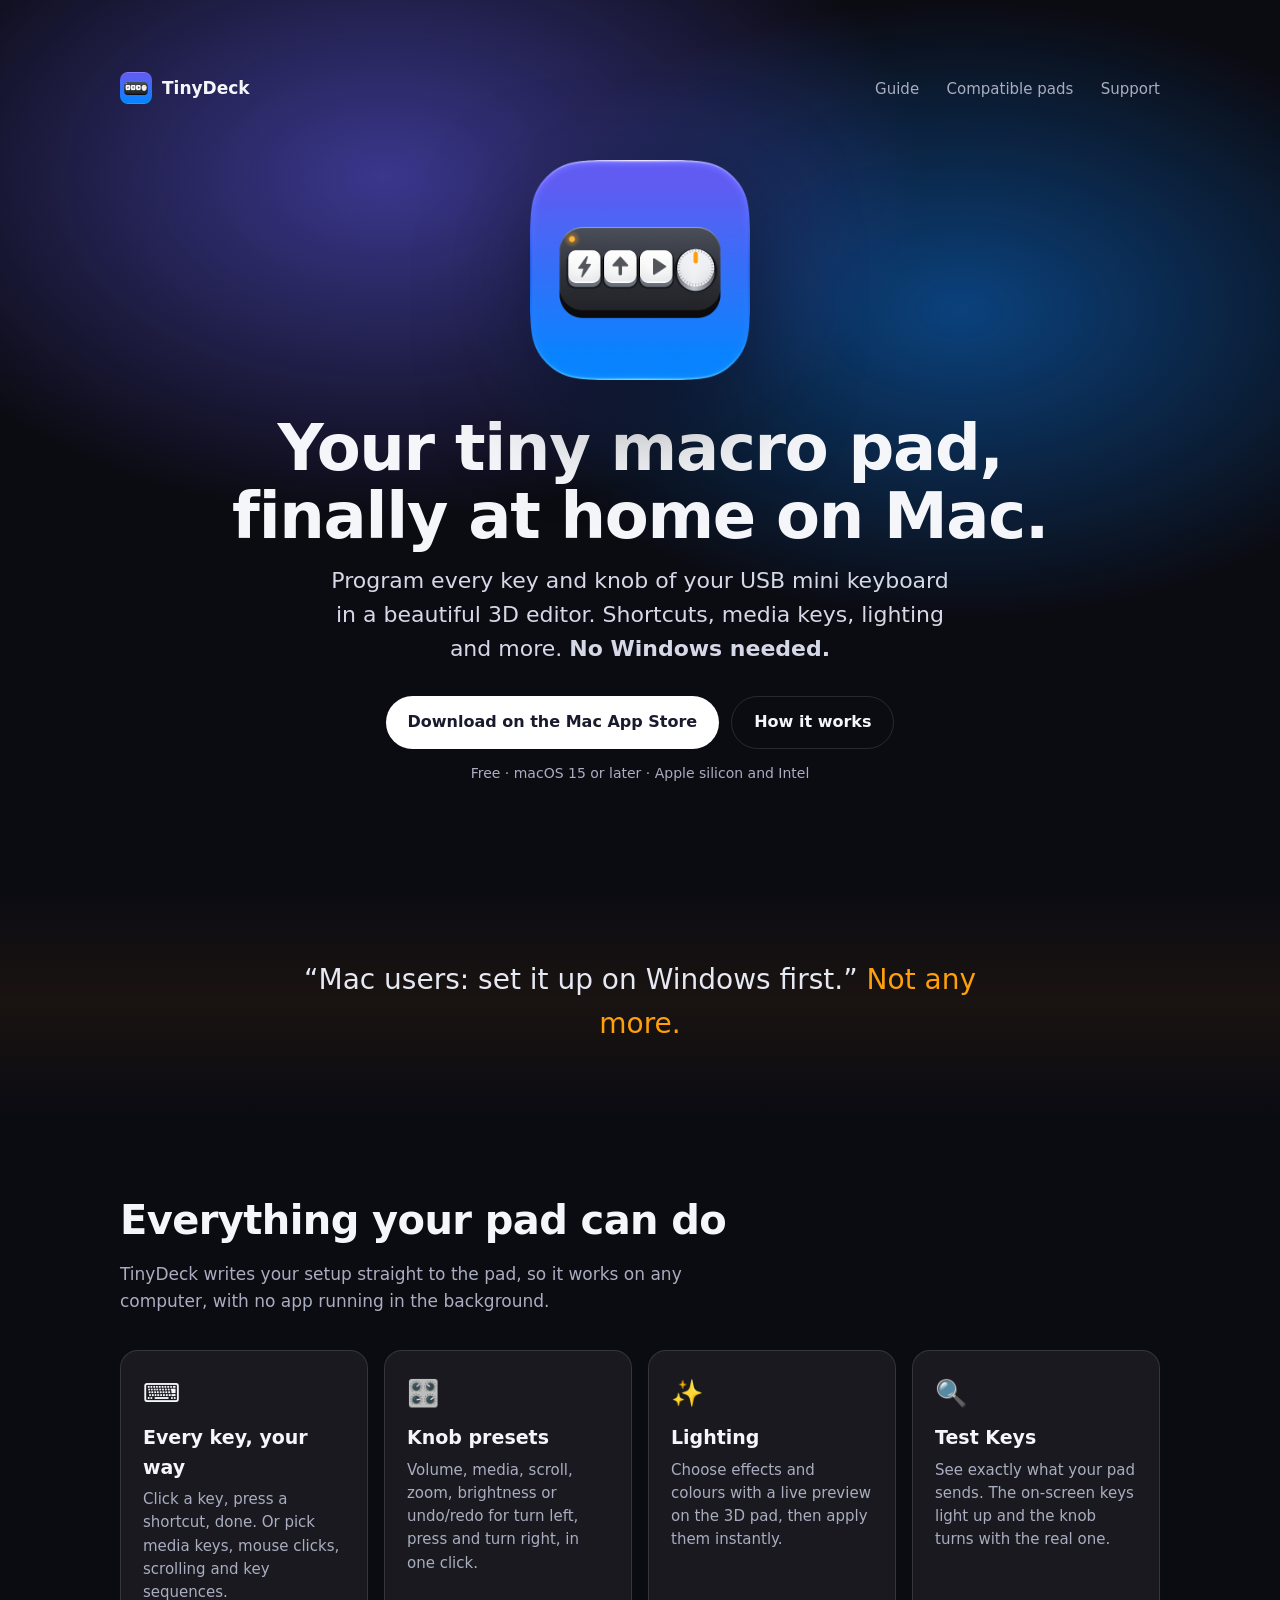
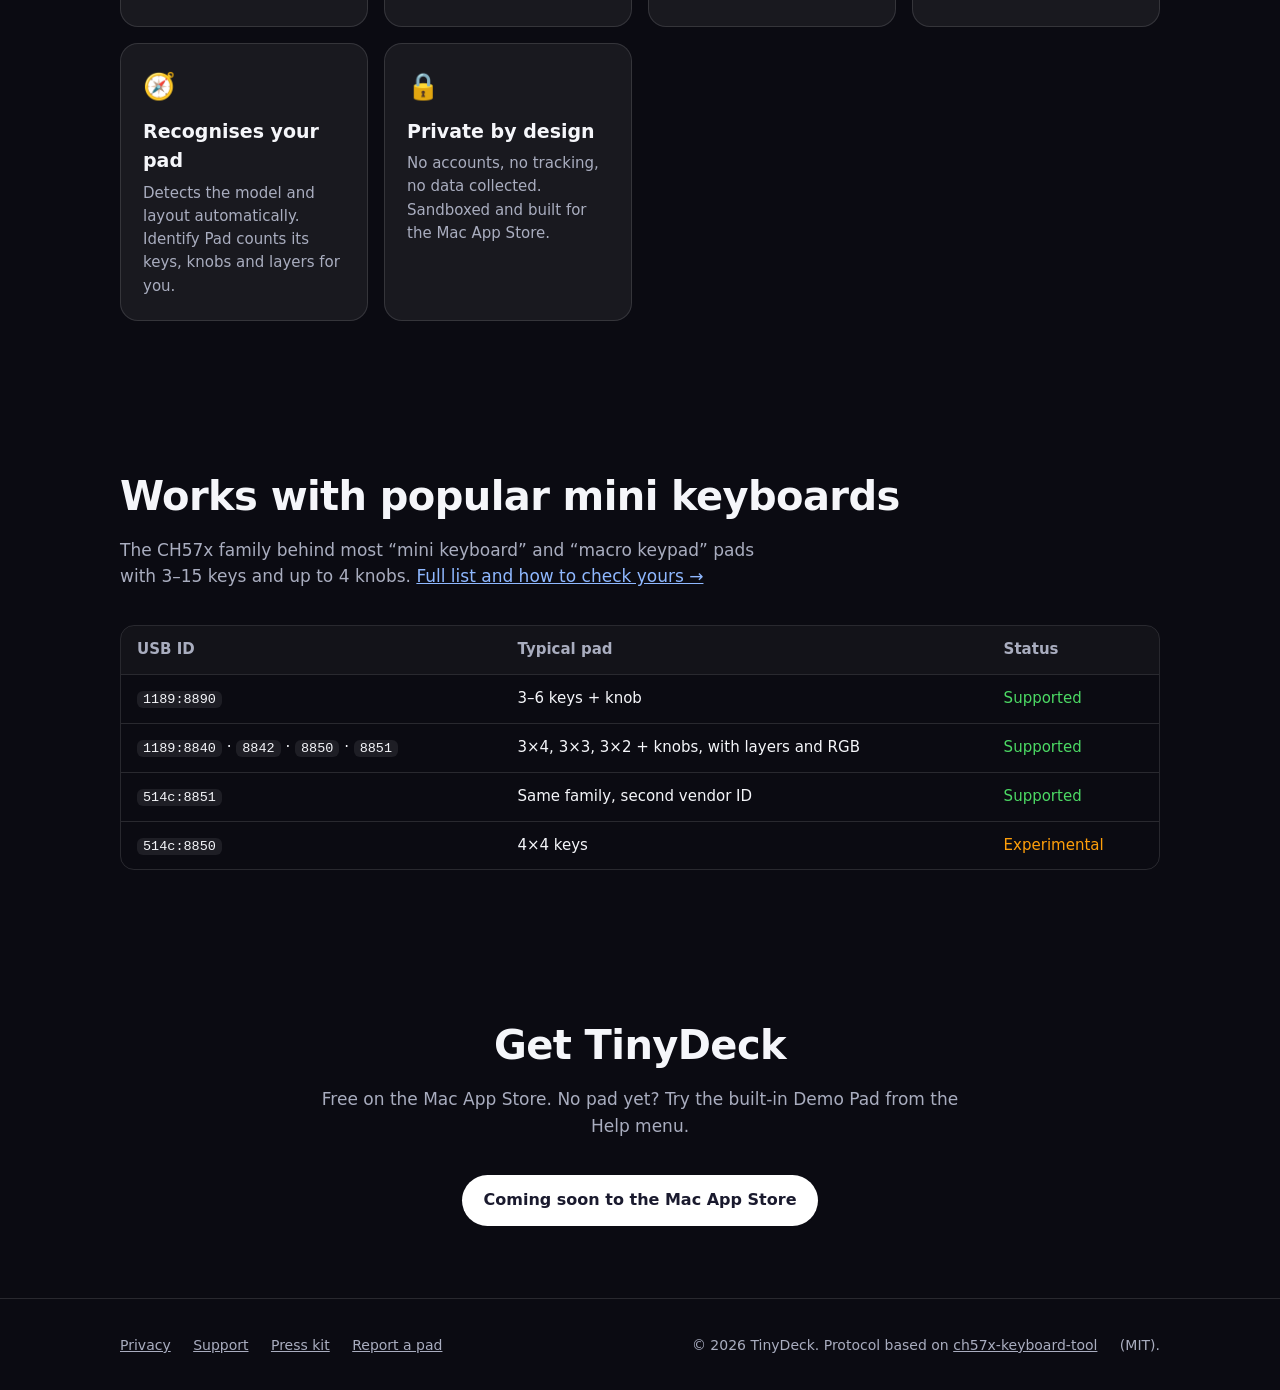
==== index.html @ 4f6fa506 "TinyDeck website, guides, press kit and issue templates" ====
<!doctype html>
<html lang="en">
<head>
<meta charset="utf-8">
<meta name="viewport" content="width=device-width, initial-scale=1, viewport-fit=cover">
<title>TinyDeck — Program your mini macro pad on Mac</title>
<meta name="description" content="TinyDeck is a native Mac app for cheap USB macro pads and mini keyboards with knobs. Program every key and knob in a 3D editor. No Windows needed.">
<link rel="icon" href="assets/favicon-64.png">
<meta property="og:title" content="TinyDeck — Program your mini macro pad on Mac">
<meta property="og:description" content="Every key and knob, exactly how you want it. No Windows needed.">
<meta property="og:image" content="presskit/TinyDeck-icon-Default-1024.png">
<style>
  :root {
    --indigo: #615CF2; --blue: #0A84FF; --orange: #FF9F0A;
    --ink: #0B0B12; --text: #F5F6FA; --muted: #A9ADBF; --card: rgba(255,255,255,0.06);
    --line: rgba(255,255,255,0.12);
    color-scheme: dark;
  }
  * { box-sizing: border-box; }
  body {
    margin: 0; background: var(--ink); color: var(--text);
    font: 17px/1.55 -apple-system, BlinkMacSystemFont, "SF Pro Text", "Helvetica Neue", system-ui, sans-serif;
  }
  a { color: #8FB8FF; }
  .wrap { max-width: 1080px; margin: 0 auto; padding-inline: 20px; }
  header.hero {
    position: relative; overflow: hidden; text-align: center;
    padding-block: 72px 88px;
    background:
      radial-gradient(60% 55% at 30% 20%, rgba(97,92,242,0.55), transparent 70%),
      radial-gradient(55% 50% at 75% 35%, rgba(10,132,255,0.45), transparent 70%),
      var(--ink);
  }
  nav { display: flex; justify-content: space-between; align-items: center; margin-bottom: 56px; }
  nav .brand { display: flex; align-items: center; gap: 10px; font-weight: 600; color: var(--text); text-decoration: none; }
  nav .brand img { width: 32px; height: 32px; }
  nav .links a { color: var(--muted); text-decoration: none; margin-left: 22px; font-size: 15px; }
  nav .links a:hover { color: var(--text); }
  .hero img.icon { width: min(220px, 50vw); height: auto; filter: drop-shadow(0 30px 50px rgba(0,0,0,0.5)); }
  h1 { font-size: clamp(36px, 6vw, 64px); line-height: 1.05; letter-spacing: -0.02em; margin: 28px 0 14px; }
  .lede { font-size: clamp(18px, 2.4vw, 22px); color: #D5D8E6; max-width: 640px; margin: 0 auto 30px; }
  .cta { display: inline-flex; gap: 12px; flex-wrap: wrap; justify-content: center; }
  .btn {
    display: inline-flex; align-items: center; gap: 8px; padding: 13px 22px; border-radius: 999px;
    font-weight: 600; text-decoration: none; font-size: 16px;
  }
  .btn.primary { background: #fff; color: #1a1a2e; }
  .btn.ghost { border: 1px solid var(--line); color: var(--text); }
  .note { color: var(--muted); font-size: 14px; margin-top: 14px; }
  section { padding-block: 72px; }
  h2 { font-size: clamp(28px, 4vw, 40px); letter-spacing: -0.015em; margin: 0 0 10px; }
  .sub { color: var(--muted); margin: 0 0 36px; max-width: 640px; }
  .grid { display: grid; grid-template-columns: repeat(auto-fit, minmax(240px, 1fr)); gap: 16px; }
  .card { background: var(--card); border: 1px solid var(--line); border-radius: 18px; padding: 22px; }
  .card .glyph { font-size: 26px; }
  .card h3 { margin: 10px 0 6px; font-size: 19px; }
  .card p { margin: 0; color: var(--muted); font-size: 15px; }
  .pain { text-align: center; background: linear-gradient(180deg, transparent, rgba(255,159,10,0.06), transparent); }
  .pain blockquote { font-size: clamp(20px, 3vw, 28px); margin: 0 auto; max-width: 760px; color: #E6E8F2; }
  .pain blockquote span { color: var(--orange); }
  .table-wrap { overflow-x: auto; border: 1px solid var(--line); border-radius: 14px; }
  table { border-collapse: collapse; width: 100%; min-width: 560px; font-size: 15px; }
  th, td { text-align: left; padding: 12px 16px; border-bottom: 1px solid var(--line); }
  th { color: var(--muted); font-weight: 600; background: rgba(255,255,255,0.03); }
  tr:last-child td { border-bottom: 0; }
  .ok { color: #4CD964; } .beta { color: var(--orange); }
  code { background: rgba(255,255,255,0.08); padding: 1px 6px; border-radius: 6px; font-size: 0.9em; }
  footer { border-top: 1px solid var(--line); padding-block: 36px; color: var(--muted); font-size: 14px; }
  footer .row { display: flex; flex-wrap: wrap; justify-content: space-between; gap: 12px; }
  footer a { color: var(--muted); margin-right: 18px; }
  @media (max-width: 560px) { nav .links a { margin-left: 14px; } }
</style>
</head>
<body>
<header class="hero">
  <div class="wrap">
    <nav>
      <a class="brand" href="./"><img src="assets/favicon-64.png" alt=""> TinyDeck</a>
      <div class="links">
        <a href="docs/getting-started.html">Guide</a>
        <a href="compatibility.html">Compatible pads</a>
        <a href="support.html">Support</a>
      </div>
    </nav>
    <img class="icon" src="assets/icon-512.png" alt="TinyDeck app icon: a macro pad with three keys and a knob">
    <h1>Your tiny macro pad,<br>finally at home on Mac.</h1>
    <p class="lede">Program every key and knob of your USB mini keyboard in a beautiful 3D editor. Shortcuts, media keys, lighting and more. <strong>No Windows needed.</strong></p>
    <div class="cta">
      <a class="btn primary" href="#download"> Download on the Mac App Store</a>
      <a class="btn ghost" href="docs/getting-started.html">How it works</a>
    </div>
    <p class="note">Free · macOS 15 or later · Apple silicon and Intel</p>
  </div>
</header>

<section class="pain">
  <div class="wrap">
    <blockquote>“Mac users: set it up on Windows first.” <span>Not any more.</span></blockquote>
  </div>
</section>

<section>
  <div class="wrap">
    <h2>Everything your pad can do</h2>
    <p class="sub">TinyDeck writes your setup straight to the pad, so it works on any computer, with no app running in the background.</p>
    <div class="grid">
      <div class="card"><div class="glyph">⌨️</div><h3>Every key, your way</h3><p>Click a key, press a shortcut, done. Or pick media keys, mouse clicks, scrolling and key sequences.</p></div>
      <div class="card"><div class="glyph">🎛️</div><h3>Knob presets</h3><p>Volume, media, scroll, zoom, brightness or undo/redo for turn left, press and turn right, in one click.</p></div>
      <div class="card"><div class="glyph">✨</div><h3>Lighting</h3><p>Choose effects and colours with a live preview on the 3D pad, then apply them instantly.</p></div>
      <div class="card"><div class="glyph">🔍</div><h3>Test Keys</h3><p>See exactly what your pad sends. The on-screen keys light up and the knob turns with the real one.</p></div>
      <div class="card"><div class="glyph">🧭</div><h3>Recognises your pad</h3><p>Detects the model and layout automatically. Identify Pad counts its keys, knobs and layers for you.</p></div>
      <div class="card"><div class="glyph">🔒</div><h3>Private by design</h3><p>No accounts, no tracking, no data collected. Sandboxed and built for the Mac App Store.</p></div>
    </div>
  </div>
</section>

<section id="compatible">
  <div class="wrap">
    <h2>Works with popular mini keyboards</h2>
    <p class="sub">The CH57x family behind most “mini keyboard” and “macro keypad” pads with 3–15 keys and up to 4 knobs. <a href="compatibility.html">Full list and how to check yours →</a></p>
    <div class="table-wrap">
      <table>
        <thead><tr><th>USB ID</th><th>Typical pad</th><th>Status</th></tr></thead>
        <tbody>
          <tr><td><code>1189:8890</code></td><td>3–6 keys + knob</td><td class="ok">Supported</td></tr>
          <tr><td><code>1189:8840</code> · <code>8842</code> · <code>8850</code> · <code>8851</code></td><td>3×4, 3×3, 3×2 + knobs, with layers and RGB</td><td class="ok">Supported</td></tr>
          <tr><td><code>514c:8851</code></td><td>Same family, second vendor ID</td><td class="ok">Supported</td></tr>
          <tr><td><code>514c:8850</code></td><td>4×4 keys</td><td class="beta">Experimental</td></tr>
        </tbody>
      </table>
    </div>
  </div>
</section>

<section id="download" style="text-align:center">
  <div class="wrap">
    <h2>Get TinyDeck</h2>
    <p class="sub" style="margin-inline:auto">Free on the Mac App Store. No pad yet? Try the built-in Demo Pad from the Help menu.</p>
    <a class="btn primary" href="#">Coming soon to the Mac App Store</a>
  </div>
</section>

<footer>
  <div class="wrap row">
    <div>
      <a href="privacy.html">Privacy</a>
      <a href="support.html">Support</a>
      <a href="presskit/">Press kit</a>
      <a href="https://github.com/DominatorVbN/tinydeck/issues/new/choose">Report a pad</a>
    </div>
    <div>© 2026 TinyDeck. Protocol based on <a href="https://github.com/kriomant/ch57x-keyboard-tool">ch57x-keyboard-tool</a> (MIT).</div>
  </div>
</footer>
</body>
</html>
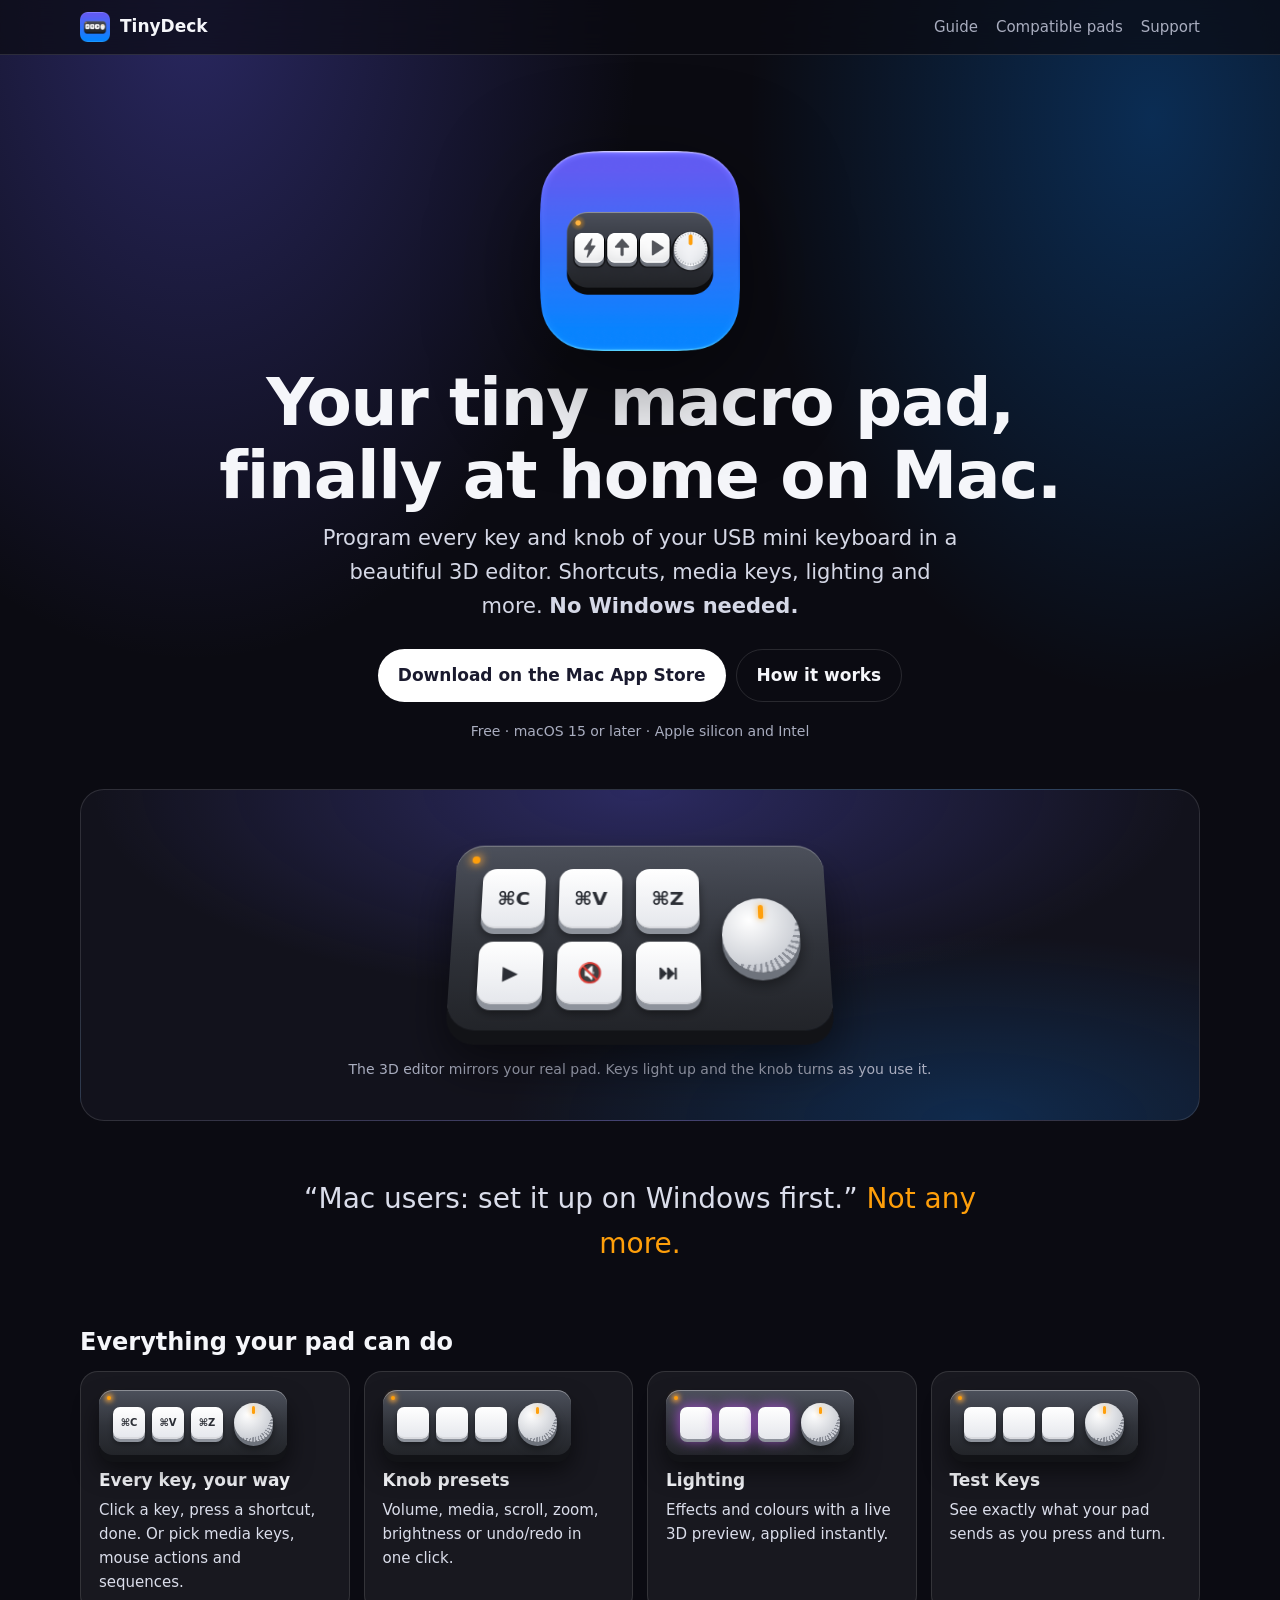
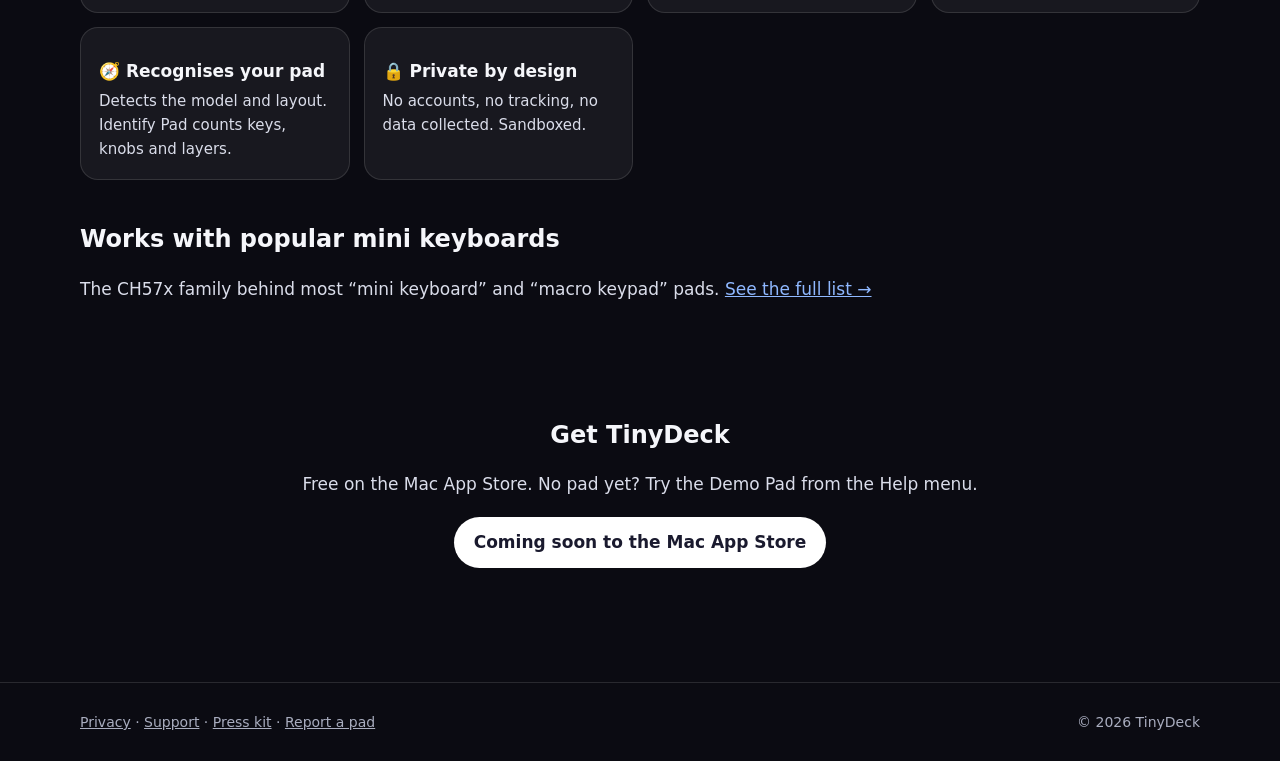
==== commit 3302a8c4: "Visual docs with 3D pad illustrations and one design across all pages" ====
--- a/index.html
+++ b/index.html
@@ -3,153 +3,44 @@
 <head>
 <meta charset="utf-8">
 <meta name="viewport" content="width=device-width, initial-scale=1, viewport-fit=cover">
-<title>TinyDeck — Program your mini macro pad on Mac</title>
-<meta name="description" content="TinyDeck is a native Mac app for cheap USB macro pads and mini keyboards with knobs. Program every key and knob in a 3D editor. No Windows needed.">
+<title>Program your mini macro pad on Mac · TinyDeck</title>
+<meta name="description" content="TinyDeck is a native Mac app for USB macro pads and mini keyboards with knobs. No Windows needed.">
 <link rel="icon" href="assets/favicon-64.png">
-<meta property="og:title" content="TinyDeck — Program your mini macro pad on Mac">
-<meta property="og:description" content="Every key and knob, exactly how you want it. No Windows needed.">
-<meta property="og:image" content="presskit/TinyDeck-icon-Default-1024.png">
-<style>
-  :root {
-    --indigo: #615CF2; --blue: #0A84FF; --orange: #FF9F0A;
-    --ink: #0B0B12; --text: #F5F6FA; --muted: #A9ADBF; --card: rgba(255,255,255,0.06);
-    --line: rgba(255,255,255,0.12);
-    color-scheme: dark;
-  }
-  * { box-sizing: border-box; }
-  body {
-    margin: 0; background: var(--ink); color: var(--text);
-    font: 17px/1.55 -apple-system, BlinkMacSystemFont, "SF Pro Text", "Helvetica Neue", system-ui, sans-serif;
-  }
-  a { color: #8FB8FF; }
-  .wrap { max-width: 1080px; margin: 0 auto; padding-inline: 20px; }
-  header.hero {
-    position: relative; overflow: hidden; text-align: center;
-    padding-block: 72px 88px;
-    background:
-      radial-gradient(60% 55% at 30% 20%, rgba(97,92,242,0.55), transparent 70%),
-      radial-gradient(55% 50% at 75% 35%, rgba(10,132,255,0.45), transparent 70%),
-      var(--ink);
-  }
-  nav { display: flex; justify-content: space-between; align-items: center; margin-bottom: 56px; }
-  nav .brand { display: flex; align-items: center; gap: 10px; font-weight: 600; color: var(--text); text-decoration: none; }
-  nav .brand img { width: 32px; height: 32px; }
-  nav .links a { color: var(--muted); text-decoration: none; margin-left: 22px; font-size: 15px; }
-  nav .links a:hover { color: var(--text); }
-  .hero img.icon { width: min(220px, 50vw); height: auto; filter: drop-shadow(0 30px 50px rgba(0,0,0,0.5)); }
-  h1 { font-size: clamp(36px, 6vw, 64px); line-height: 1.05; letter-spacing: -0.02em; margin: 28px 0 14px; }
-  .lede { font-size: clamp(18px, 2.4vw, 22px); color: #D5D8E6; max-width: 640px; margin: 0 auto 30px; }
-  .cta { display: inline-flex; gap: 12px; flex-wrap: wrap; justify-content: center; }
-  .btn {
-    display: inline-flex; align-items: center; gap: 8px; padding: 13px 22px; border-radius: 999px;
-    font-weight: 600; text-decoration: none; font-size: 16px;
-  }
-  .btn.primary { background: #fff; color: #1a1a2e; }
-  .btn.ghost { border: 1px solid var(--line); color: var(--text); }
-  .note { color: var(--muted); font-size: 14px; margin-top: 14px; }
-  section { padding-block: 72px; }
-  h2 { font-size: clamp(28px, 4vw, 40px); letter-spacing: -0.015em; margin: 0 0 10px; }
-  .sub { color: var(--muted); margin: 0 0 36px; max-width: 640px; }
-  .grid { display: grid; grid-template-columns: repeat(auto-fit, minmax(240px, 1fr)); gap: 16px; }
-  .card { background: var(--card); border: 1px solid var(--line); border-radius: 18px; padding: 22px; }
-  .card .glyph { font-size: 26px; }
-  .card h3 { margin: 10px 0 6px; font-size: 19px; }
-  .card p { margin: 0; color: var(--muted); font-size: 15px; }
-  .pain { text-align: center; background: linear-gradient(180deg, transparent, rgba(255,159,10,0.06), transparent); }
-  .pain blockquote { font-size: clamp(20px, 3vw, 28px); margin: 0 auto; max-width: 760px; color: #E6E8F2; }
-  .pain blockquote span { color: var(--orange); }
-  .table-wrap { overflow-x: auto; border: 1px solid var(--line); border-radius: 14px; }
-  table { border-collapse: collapse; width: 100%; min-width: 560px; font-size: 15px; }
-  th, td { text-align: left; padding: 12px 16px; border-bottom: 1px solid var(--line); }
-  th { color: var(--muted); font-weight: 600; background: rgba(255,255,255,0.03); }
-  tr:last-child td { border-bottom: 0; }
-  .ok { color: #4CD964; } .beta { color: var(--orange); }
-  code { background: rgba(255,255,255,0.08); padding: 1px 6px; border-radius: 6px; font-size: 0.9em; }
-  footer { border-top: 1px solid var(--line); padding-block: 36px; color: var(--muted); font-size: 14px; }
-  footer .row { display: flex; flex-wrap: wrap; justify-content: space-between; gap: 12px; }
-  footer a { color: var(--muted); margin-right: 18px; }
-  @media (max-width: 560px) { nav .links a { margin-left: 14px; } }
-</style>
+<link rel="stylesheet" href="assets/site.css">
 </head>
 <body>
-<header class="hero">
-  <div class="wrap">
-    <nav>
-      <a class="brand" href="./"><img src="assets/favicon-64.png" alt=""> TinyDeck</a>
-      <div class="links">
-        <a href="docs/getting-started.html">Guide</a>
-        <a href="compatibility.html">Compatible pads</a>
-        <a href="support.html">Support</a>
-      </div>
-    </nav>
-    <img class="icon" src="assets/icon-512.png" alt="TinyDeck app icon: a macro pad with three keys and a knob">
-    <h1>Your tiny macro pad,<br>finally at home on Mac.</h1>
-    <p class="lede">Program every key and knob of your USB mini keyboard in a beautiful 3D editor. Shortcuts, media keys, lighting and more. <strong>No Windows needed.</strong></p>
-    <div class="cta">
-      <a class="btn primary" href="#download"> Download on the Mac App Store</a>
-      <a class="btn ghost" href="docs/getting-started.html">How it works</a>
-    </div>
-    <p class="note">Free · macOS 15 or later · Apple silicon and Intel</p>
-  </div>
-</header>
+<header class="topbar"><div class="in">
+  <a class="brand" href="./"><img src="assets/favicon-64.png" alt=""> TinyDeck</a>
+  <nav><a href="docs/getting-started.html">Guide</a><a href="compatibility.html">Compatible pads</a><a href="support.html">Support</a></nav>
+</div></header>
+<main class="page wide">
 
-<section class="pain">
-  <div class="wrap">
-    <blockquote>“Mac users: set it up on Windows first.” <span>Not any more.</span></blockquote>
-  </div>
+<section class="hero">
+  <img src="assets/icon-512.png" alt="TinyDeck app icon" style="width:min(200px,46vw);filter:drop-shadow(0 30px 50px rgba(0,0,0,.5))">
+  <h1>Your tiny macro pad,<br>finally at home on Mac.</h1>
+  <p class="lede">Program every key and knob of your USB mini keyboard in a beautiful 3D editor. Shortcuts, media keys, lighting and more. <strong>No Windows needed.</strong></p>
+  <div class="btns"><a class="btn primary" href="#download"> Download on the Mac App Store</a><a class="btn ghost" href="docs/getting-started.html">How it works</a></div>
+  <p class="note">Free · macOS 15 or later · Apple silicon and Intel</p>
 </section>
+<div class="stage"><div class="pad3d cols-3 press spin" style="--s:1.0;"><div class="body"><span class="led"></span><div class="keys"><i class="k">⌘C</i><i class="k">⌘V</i><i class="k">⌘Z</i><i class="k">▶︎</i><i class="k">🔇</i><i class="k">⏭</i></div><div class="knob"></div></div></div><div class="caption">The 3D editor mirrors your real pad. Keys light up and the knob turns as you use it.</div></div>
+<p class="quote">“Mac users: set it up on Windows first.” <span>Not any more.</span></p>
+<h2>Everything your pad can do</h2>
+<div class="grid">
+  <div class="card"><div class="pad3d cols-3 flat" style="--s:0.5;"><div class="body"><span class="led"></span><div class="keys"><i class="k">⌘C</i><i class="k">⌘V</i><i class="k">⌘Z</i></div><div class="knob"></div></div></div><h3>Every key, your way</h3><p>Click a key, press a shortcut, done. Or pick media keys, mouse actions and sequences.</p></div>
+  <div class="card"><div class="pad3d cols-3 flat spin" style="--s:0.5;"><div class="body"><span class="led"></span><div class="keys"><i class="k"></i><i class="k"></i><i class="k"></i></div><div class="knob"></div></div></div><h3>Knob presets</h3><p>Volume, media, scroll, zoom, brightness or undo/redo in one click.</p></div>
+  <div class="card"><div class="pad3d cols-3 flat breathe glow" style="--s:0.5;--glow:#AF52DE;"><div class="body"><span class="led"></span><div class="keys"><i class="k"></i><i class="k"></i><i class="k"></i></div><div class="knob"></div></div></div><h3>Lighting</h3><p>Effects and colours with a live 3D preview, applied instantly.</p></div>
+  <div class="card"><div class="pad3d cols-3 flat press" style="--s:0.5;"><div class="body"><span class="led"></span><div class="keys"><i class="k"></i><i class="k"></i><i class="k"></i></div><div class="knob"></div></div></div><h3>Test Keys</h3><p>See exactly what your pad sends as you press and turn.</p></div>
+  <div class="card"><h3>🧭 Recognises your pad</h3><p>Detects the model and layout. Identify Pad counts keys, knobs and layers.</p></div>
+  <div class="card"><h3>🔒 Private by design</h3><p>No accounts, no tracking, no data collected. Sandboxed.</p></div>
+</div>
+<h2>Works with popular mini keyboards</h2>
+<p class="muted">The CH57x family behind most “mini keyboard” and “macro keypad” pads. <a href="compatibility.html">See the full list →</a></p>
+<section id="download" class="hero"><h2>Get TinyDeck</h2><p class="muted">Free on the Mac App Store. No pad yet? Try the Demo Pad from the Help menu.</p><div class="btns"><a class="btn primary" href="#">Coming soon to the Mac App Store</a></div></section>
 
-<section>
-  <div class="wrap">
-    <h2>Everything your pad can do</h2>
-    <p class="sub">TinyDeck writes your setup straight to the pad, so it works on any computer, with no app running in the background.</p>
-    <div class="grid">
-      <div class="card"><div class="glyph">⌨️</div><h3>Every key, your way</h3><p>Click a key, press a shortcut, done. Or pick media keys, mouse clicks, scrolling and key sequences.</p></div>
-      <div class="card"><div class="glyph">🎛️</div><h3>Knob presets</h3><p>Volume, media, scroll, zoom, brightness or undo/redo for turn left, press and turn right, in one click.</p></div>
-      <div class="card"><div class="glyph">✨</div><h3>Lighting</h3><p>Choose effects and colours with a live preview on the 3D pad, then apply them instantly.</p></div>
-      <div class="card"><div class="glyph">🔍</div><h3>Test Keys</h3><p>See exactly what your pad sends. The on-screen keys light up and the knob turns with the real one.</p></div>
-      <div class="card"><div class="glyph">🧭</div><h3>Recognises your pad</h3><p>Detects the model and layout automatically. Identify Pad counts its keys, knobs and layers for you.</p></div>
-      <div class="card"><div class="glyph">🔒</div><h3>Private by design</h3><p>No accounts, no tracking, no data collected. Sandboxed and built for the Mac App Store.</p></div>
-    </div>
-  </div>
-</section>
-
-<section id="compatible">
-  <div class="wrap">
-    <h2>Works with popular mini keyboards</h2>
-    <p class="sub">The CH57x family behind most “mini keyboard” and “macro keypad” pads with 3–15 keys and up to 4 knobs. <a href="compatibility.html">Full list and how to check yours →</a></p>
-    <div class="table-wrap">
-      <table>
-        <thead><tr><th>USB ID</th><th>Typical pad</th><th>Status</th></tr></thead>
-        <tbody>
-          <tr><td><code>1189:8890</code></td><td>3–6 keys + knob</td><td class="ok">Supported</td></tr>
-          <tr><td><code>1189:8840</code> · <code>8842</code> · <code>8850</code> · <code>8851</code></td><td>3×4, 3×3, 3×2 + knobs, with layers and RGB</td><td class="ok">Supported</td></tr>
-          <tr><td><code>514c:8851</code></td><td>Same family, second vendor ID</td><td class="ok">Supported</td></tr>
-          <tr><td><code>514c:8850</code></td><td>4×4 keys</td><td class="beta">Experimental</td></tr>
-        </tbody>
-      </table>
-    </div>
-  </div>
-</section>
-
-<section id="download" style="text-align:center">
-  <div class="wrap">
-    <h2>Get TinyDeck</h2>
-    <p class="sub" style="margin-inline:auto">Free on the Mac App Store. No pad yet? Try the built-in Demo Pad from the Help menu.</p>
-    <a class="btn primary" href="#">Coming soon to the Mac App Store</a>
-  </div>
-</section>
-
-<footer>
-  <div class="wrap row">
-    <div>
-      <a href="privacy.html">Privacy</a>
-      <a href="support.html">Support</a>
-      <a href="presskit/">Press kit</a>
-      <a href="https://github.com/DominatorVbN/tinydeck/issues/new/choose">Report a pad</a>
-    </div>
-    <div>© 2026 TinyDeck. Protocol based on <a href="https://github.com/kriomant/ch57x-keyboard-tool">ch57x-keyboard-tool</a> (MIT).</div>
-  </div>
-</footer>
+</main>
+<footer class="site"><div class="in">
+  <div><a href="privacy.html">Privacy</a> · <a href="support.html">Support</a> · <a href="presskit/">Press kit</a> · <a href="https://github.com/DominatorVbN/tinydeck/issues/new/choose">Report a pad</a></div>
+  <div>© 2026 TinyDeck</div>
+</div></footer>
 </body>
 </html>
--- a/assets/site.css
+++ b/assets/site.css
@@ -0,0 +1,176 @@
+/* TinyDeck site styles: matches the app icon (indigo→blue glow, graphite pad,
+   white keycaps, orange knob indicator and LED). Includes a pure-CSS 3D pad. */
+
+:root {
+  --indigo: #615CF2; --blue: #0A84FF; --orange: #FF9F0A;
+  --ink: #0B0B12; --ink-2: #12121C; --text: #F5F6FA; --muted: #A9ADBF;
+  --card: rgba(255,255,255,0.055); --line: rgba(255,255,255,0.12);
+  color-scheme: dark;
+}
+* { box-sizing: border-box; }
+html { scroll-behavior: smooth; }
+body {
+  margin: 0; color: var(--text); background: var(--ink);
+  font: 17px/1.6 -apple-system, BlinkMacSystemFont, "SF Pro Text", "Helvetica Neue", system-ui, sans-serif;
+  background-image:
+    radial-gradient(50% 40% at 15% 0%, rgba(97,92,242,0.35), transparent 70%),
+    radial-gradient(45% 35% at 90% 5%, rgba(10,132,255,0.28), transparent 70%);
+  background-repeat: no-repeat;
+}
+a { color: #8FB8FF; }
+code, kbd { background: rgba(255,255,255,0.09); padding: 1px 7px; border-radius: 6px; font-size: 0.9em; font-family: ui-monospace, "SF Mono", Menlo, monospace; }
+kbd { border: 1px solid var(--line); border-bottom-width: 2px; }
+
+/* Layout */
+.topbar { position: sticky; top: env(safe-area-inset-top, 0px); z-index: 10; backdrop-filter: blur(18px); -webkit-backdrop-filter: blur(18px);
+  background: rgba(11,11,18,0.7); border-bottom: 1px solid var(--line); }
+.topbar .in { max-width: 1160px; margin: 0 auto; padding: 12px 20px; display: flex; align-items: center; justify-content: space-between; gap: 16px; }
+.brand { display: flex; align-items: center; gap: 10px; color: var(--text); text-decoration: none; font-weight: 650; }
+.brand img { width: 30px; height: 30px; }
+.topbar nav a { color: var(--muted); text-decoration: none; margin-left: 18px; font-size: 15px; }
+.topbar nav a:hover, .topbar nav a[aria-current] { color: var(--text); }
+.docs { max-width: 1160px; margin: 0 auto; padding: 32px 20px 72px; display: grid; grid-template-columns: 220px minmax(0, 1fr); gap: 40px; }
+.side { position: sticky; top: 84px; align-self: start; }
+.side a { display: block; padding: 7px 12px; border-radius: 9px; color: var(--muted); text-decoration: none; font-size: 15px; }
+.side a:hover { background: var(--card); color: var(--text); }
+.side a[aria-current] { background: linear-gradient(90deg, rgba(97,92,242,0.35), rgba(10,132,255,0.2)); color: var(--text); }
+.side .label { font-size: 12px; text-transform: uppercase; letter-spacing: 0.08em; color: #6E7286; margin: 18px 12px 6px; }
+article h1 { font-size: clamp(32px, 5vw, 46px); letter-spacing: -0.02em; line-height: 1.1; margin: 8px 0 10px; }
+article .lede { font-size: 19px; color: #D5D8E6; margin: 0 0 28px; max-width: 680px; }
+article h2 { font-size: 26px; letter-spacing: -0.01em; margin: 48px 0 12px; }
+article h3 { font-size: 19px; margin: 24px 0 6px; }
+article p, article li { color: #DADDEA; }
+.muted { color: var(--muted); }
+footer.site { border-top: 1px solid var(--line); color: var(--muted); font-size: 14px; }
+footer.site .in { max-width: 1160px; margin: 0 auto; padding: 28px 20px; display: flex; flex-wrap: wrap; gap: 12px 22px; justify-content: space-between; }
+footer.site a { color: var(--muted); }
+@media (max-width: 860px) {
+  .docs { grid-template-columns: 1fr; }
+  .side { position: static; display: flex; flex-wrap: wrap; gap: 4px; }
+  .side .label { display: none; }
+  .topbar nav { display: none; }
+}
+
+/* Cards, steps, callouts */
+.stage { position: relative; border-radius: 24px; padding: 48px 20px 40px; margin: 8px 0 28px; overflow: hidden;
+  background: radial-gradient(70% 90% at 50% 0%, rgba(97,92,242,0.32), transparent 70%), radial-gradient(60% 80% at 80% 100%, rgba(10,132,255,0.22), transparent 70%), var(--ink-2);
+  border: 1px solid var(--line); display: grid; place-items: center; }
+.stage .caption { margin-top: 26px; color: var(--muted); font-size: 14px; text-align: center; }
+.steps { counter-reset: step; display: grid; gap: 18px; margin: 18px 0; }
+.step { counter-increment: step; display: grid; grid-template-columns: 44px 1fr; gap: 14px; background: var(--card); border: 1px solid var(--line); border-radius: 18px; padding: 18px; }
+.step::before { content: counter(step); display: grid; place-items: center; width: 44px; height: 44px; border-radius: 14px; font-weight: 700;
+  background: linear-gradient(135deg, var(--indigo), var(--blue)); box-shadow: 0 6px 18px rgba(10,132,255,0.35); }
+.step h3 { margin: 6px 0 4px; }
+.step p { margin: 0; }
+.grid { display: grid; grid-template-columns: repeat(auto-fit, minmax(220px, 1fr)); gap: 14px; }
+.card { background: var(--card); border: 1px solid var(--line); border-radius: 18px; padding: 18px; }
+.card h3 { margin: 12px 0 4px; font-size: 17px; }
+.card p { margin: 0; color: var(--muted); font-size: 15px; }
+.callout { border-left: 3px solid var(--orange); background: rgba(255,159,10,0.07); padding: 12px 16px; border-radius: 0 12px 12px 0; margin: 18px 0; }
+.table-wrap { overflow-x: auto; border: 1px solid var(--line); border-radius: 14px; margin: 14px 0; }
+table { border-collapse: collapse; width: 100%; min-width: 560px; font-size: 15px; }
+th, td { text-align: left; padding: 11px 14px; border-bottom: 1px solid var(--line); vertical-align: middle; }
+th { color: var(--muted); font-weight: 600; background: rgba(255,255,255,0.03); }
+tr:last-child td { border-bottom: 0; }
+.ok { color: #4CD964; } .beta { color: var(--orange); } .no { color: #FF6B6B; }
+
+/* ===== Pure-CSS 3D pad ===================================================
+   <div class="pad3d"> <div class="body"> <span class="led"></span>
+     <div class="keys"> <i class="k"></i>… </div> <div class="knob"></div>
+   </div></div>
+   Modifiers: .cols-2/.cols-3/.cols-4, .press (wave), .spin (knob),
+   .glow + --glow colour, .flat (no tilt), --s (scale).                    */
+.pad3d { --s: 1; --glow: #0A84FF; --cols: 3; perspective: 900px; display: inline-block; }
+.pad3d .body {
+  position: relative; display: flex; align-items: center; gap: calc(22px * var(--s));
+  padding: calc(26px * var(--s)) calc(28px * var(--s));
+  border-radius: calc(28px * var(--s));
+  background: linear-gradient(180deg, #4C505B, #30333A 55%, #222429);
+  box-shadow:
+    inset 0 1px 0 rgba(255,255,255,0.35),
+    0 calc(14px * var(--s)) 0 #121317,              /* thickness */
+    0 calc(30px * var(--s)) calc(50px * var(--s)) rgba(0,0,0,0.55);
+  transform: rotateX(18deg);
+  transform-style: preserve-3d;
+  animation: float 6s ease-in-out infinite;
+}
+.pad3d.flat .body { transform: none; animation: none; }
+.pad3d .keys { display: grid; grid-template-columns: repeat(var(--cols), calc(64px * var(--s))); gap: calc(14px * var(--s)); }
+.pad3d.cols-2 { --cols: 2; } .pad3d.cols-4 { --cols: 4; } .pad3d.cols-3 { --cols: 3; }
+.pad3d .k {
+  position: relative; width: calc(64px * var(--s)); height: calc(64px * var(--s)); border-radius: calc(14px * var(--s));
+  background: linear-gradient(180deg, #FFFFFF, #E5E7EC);
+  box-shadow: 0 calc(6px * var(--s)) 0 #8E939C, 0 calc(9px * var(--s)) calc(10px * var(--s)) rgba(0,0,0,0.45), inset 0 -2px 0 rgba(0,0,0,0.06);
+  display: grid; place-items: center; color: #2B2E35; font: 600 calc(20px * var(--s))/1 -apple-system, system-ui, sans-serif; font-style: normal;
+  transition: transform .12s, box-shadow .12s;
+}
+.pad3d .k small { font-size: 0.62em; font-weight: 600; }
+.pad3d .k.on, .pad3d .k:hover { transform: translateY(calc(4px * var(--s))); box-shadow: 0 calc(2px * var(--s)) 0 #8E939C, 0 calc(3px * var(--s)) calc(6px * var(--s)) rgba(0,0,0,0.4); }
+.pad3d.glow .k { box-shadow: 0 calc(6px * var(--s)) 0 #8E939C, 0 0 calc(26px * var(--s)) calc(4px * var(--s)) color-mix(in srgb, var(--glow) 75%, transparent); }
+.pad3d.glow.breathe .k { animation: breathe 2.6s ease-in-out infinite; }
+.pad3d .knob {
+  position: relative; width: calc(78px * var(--s)); height: calc(78px * var(--s)); border-radius: 50%;
+  background:
+    radial-gradient(circle at 35% 30%, #FFFFFF, #CFD2D8 62%, transparent 63%),
+    repeating-conic-gradient(#8C9099 0 4deg, #C9CCD3 4deg 10deg);
+  box-shadow: 0 calc(8px * var(--s)) 0 #6E737C, 0 calc(12px * var(--s)) calc(16px * var(--s)) rgba(0,0,0,0.5);
+}
+.pad3d .knob::after { content: ""; position: absolute; left: 50%; top: 9%; width: calc(5px * var(--s)); height: calc(15px * var(--s));
+  margin-left: calc(-2.5px * var(--s)); border-radius: 3px; background: var(--orange); box-shadow: 0 0 6px rgba(255,159,10,0.8); }
+.pad3d.spin .knob { animation: spin 4s ease-in-out infinite; }
+.pad3d .led { position: absolute; top: calc(12px * var(--s)); left: calc(16px * var(--s)); width: calc(8px * var(--s)); height: calc(8px * var(--s));
+  border-radius: 50%; background: var(--orange); box-shadow: 0 0 calc(10px * var(--s)) 2px rgba(255,170,60,0.85); }
+.pad3d .led.off { background: #3A3C42; box-shadow: none; }
+.pad3d.press .k:nth-child(1) { animation: tap 2.4s infinite 0s; }
+.pad3d.press .k:nth-child(2) { animation: tap 2.4s infinite .3s; }
+.pad3d.press .k:nth-child(3) { animation: tap 2.4s infinite .6s; }
+.pad3d.press .k:nth-child(4) { animation: tap 2.4s infinite .9s; }
+.pad3d.press .k:nth-child(5) { animation: tap 2.4s infinite 1.2s; }
+.pad3d.press .k:nth-child(6) { animation: tap 2.4s infinite 1.5s; }
+@keyframes tap {
+  0%, 18%, 100% { transform: none; }
+  6%, 12% { transform: translateY(calc(4px * var(--s))); box-shadow: 0 calc(2px * var(--s)) 0 #8E939C, 0 0 calc(22px * var(--s)) 3px rgba(10,132,255,0.55); }
+}
+@keyframes spin { 0%, 100% { transform: rotate(-60deg); } 50% { transform: rotate(60deg); } }
+@keyframes float { 0%, 100% { transform: rotateX(18deg) translateY(0); } 50% { transform: rotateX(18deg) translateY(-6px); } }
+@keyframes breathe { 0%, 100% { filter: brightness(0.9); } 50% { filter: brightness(1.12); } }
+
+/* Knob diagram arrows */
+.knob-diagram { display: flex; align-items: center; justify-content: center; gap: 22px; flex-wrap: wrap; }
+.knob-diagram .tag { background: var(--card); border: 1px solid var(--line); border-radius: 12px; padding: 8px 12px; font-size: 14px; text-align: center; min-width: 120px; }
+.knob-diagram .tag b { display: block; font-size: 22px; color: var(--orange); }
+
+/* Colour swatches */
+.swatches { display: flex; gap: 10px; flex-wrap: wrap; }
+.sw { width: 30px; height: 30px; border-radius: 50%; border: 2px solid rgba(255,255,255,0.25); box-shadow: 0 0 14px currentColor; background: currentColor; }
+
+/* Layer stack */
+.layers { position: relative; height: 230px; width: min(420px, 100%); margin: 0 auto; perspective: 900px; }
+.layers .sheet { position: absolute; left: 0; right: 0; height: 120px; border-radius: 22px; border: 1px solid rgba(255,255,255,0.25);
+  background: linear-gradient(135deg, rgba(97,92,242,0.55), rgba(10,132,255,0.35)); backdrop-filter: blur(6px);
+  transform: rotateX(58deg) rotateZ(-10deg); display: grid; place-items: center; font-weight: 700; letter-spacing: 0.04em; }
+.layers .sheet:nth-child(1) { top: 0; opacity: 0.55; } .layers .sheet:nth-child(2) { top: 45px; opacity: 0.75; } .layers .sheet:nth-child(3) { top: 90px; }
+
+@media (prefers-reduced-motion: reduce) {
+  .pad3d .body, .pad3d .k, .pad3d .knob { animation: none !important; }
+}
+
+/* Single-column pages (landing, privacy, support) */
+.page { max-width: 820px; margin: 0 auto; padding: 40px 20px 72px; }
+.page.wide { max-width: 1160px; }
+.page h1 { font-size: clamp(32px, 5vw, 46px); letter-spacing: -0.02em; line-height: 1.1; margin: 8px 0 10px; }
+.page h2 { font-size: 24px; margin: 40px 0 10px; }
+.page p, .page li { color: #DADDEA; }
+details.faq { background: var(--card); border: 1px solid var(--line); border-radius: 14px; padding: 14px 18px; margin: 10px 0; }
+details.faq summary { font-weight: 600; cursor: pointer; }
+.btns { display: flex; flex-wrap: wrap; gap: 10px; margin: 18px 0; }
+.btn { display: inline-flex; align-items: center; gap: 8px; padding: 12px 20px; border-radius: 999px; font-weight: 600; text-decoration: none; }
+.btn.primary { background: #fff; color: #1a1a2e; }
+.btn.ghost { border: 1px solid var(--line); color: var(--text); }
+.hero { text-align: center; padding: 56px 0 24px; }
+.hero h1 { font-size: clamp(38px, 6.5vw, 66px); }
+.hero .lede { margin: 0 auto 26px; max-width: 640px; font-size: clamp(18px, 2.3vw, 21px); color: #D5D8E6; }
+.hero .btns { justify-content: center; }
+.hero .note { color: var(--muted); font-size: 14px; }
+.quote { text-align: center; font-size: clamp(20px, 3vw, 28px); color: #E6E8F2; margin: 56px auto; max-width: 760px; }
+.quote span { color: var(--orange); }
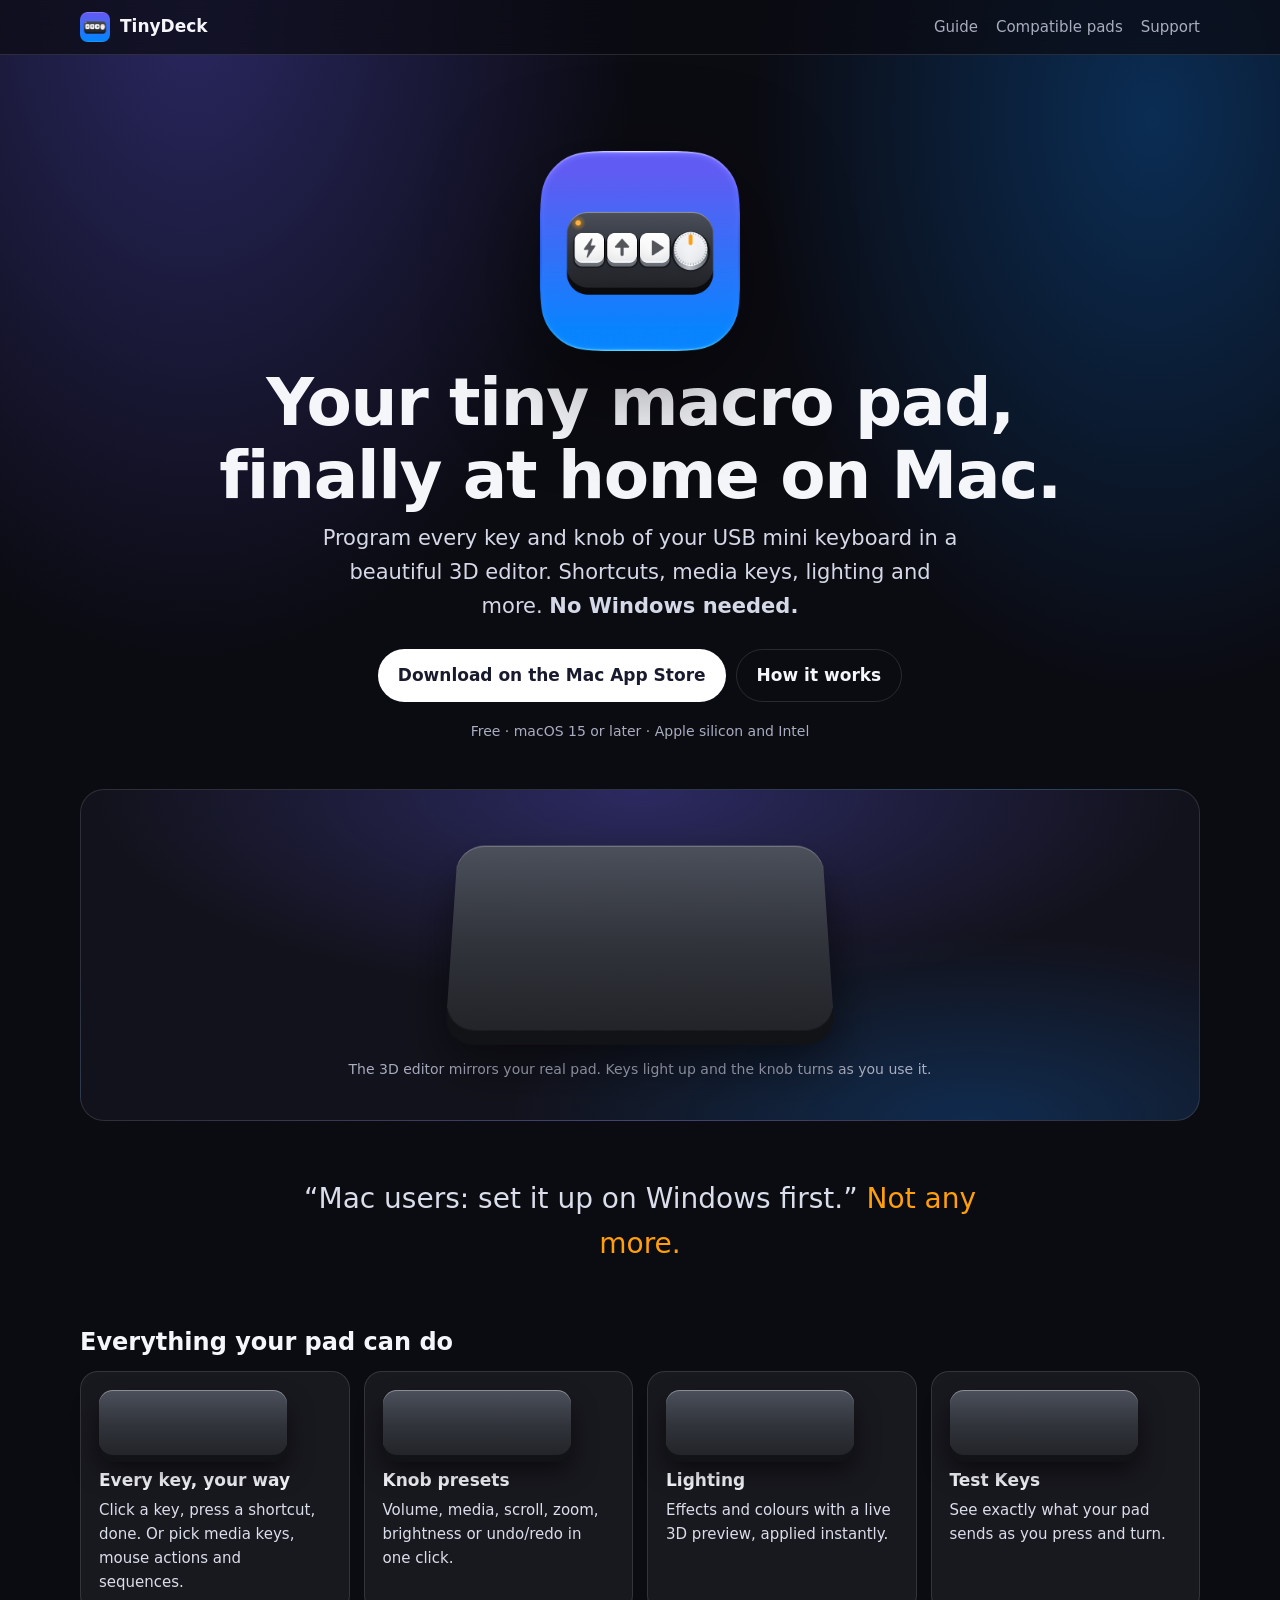
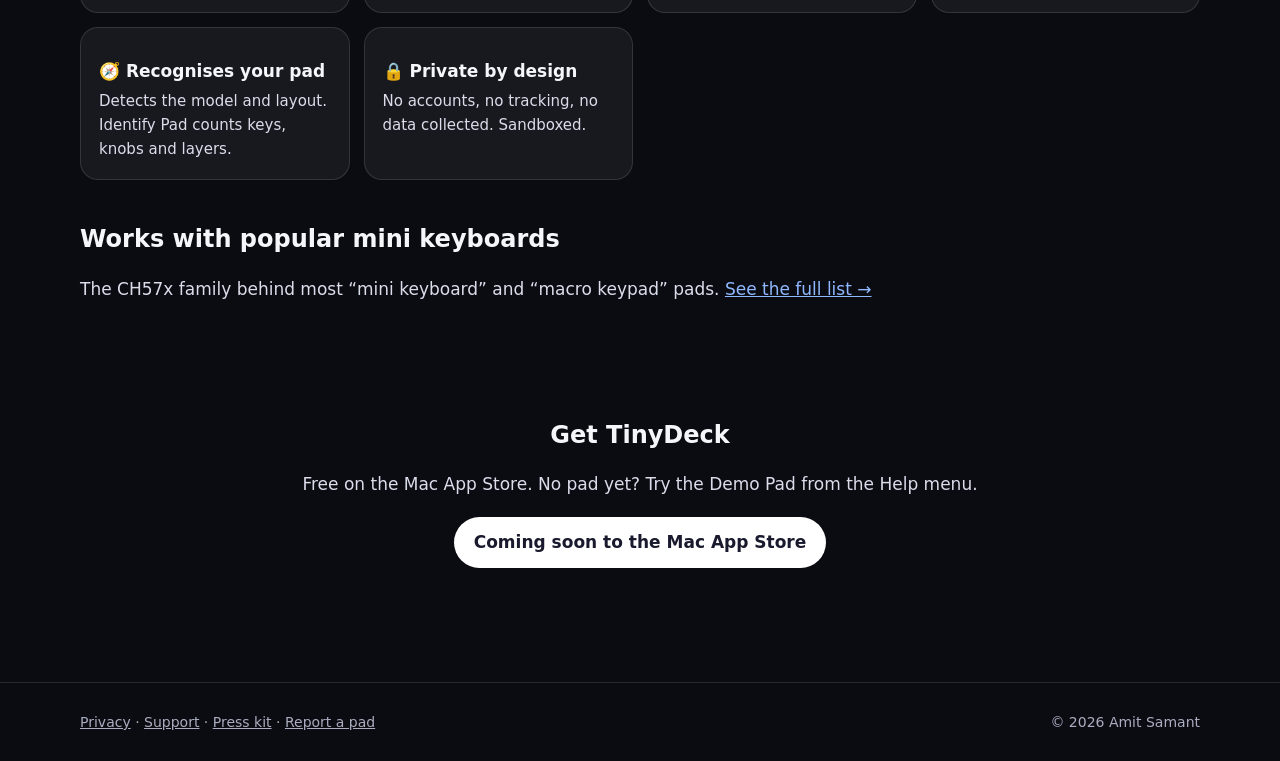
==== commit 0c23bdc7: "Name the copyright holder in the site footer" ====
--- a/index.html
+++ b/index.html
@@ -40,7 +40,7 @@
 </main>
 <footer class="site"><div class="in">
   <div><a href="privacy.html">Privacy</a> · <a href="support.html">Support</a> · <a href="presskit/">Press kit</a> · <a href="https://github.com/DominatorVbN/tinydeck/issues/new/choose">Report a pad</a></div>
-  <div>© 2026 TinyDeck</div>
+  <div>© 2026 Amit Samant</div>
 </div></footer>
 </body>
 </html>
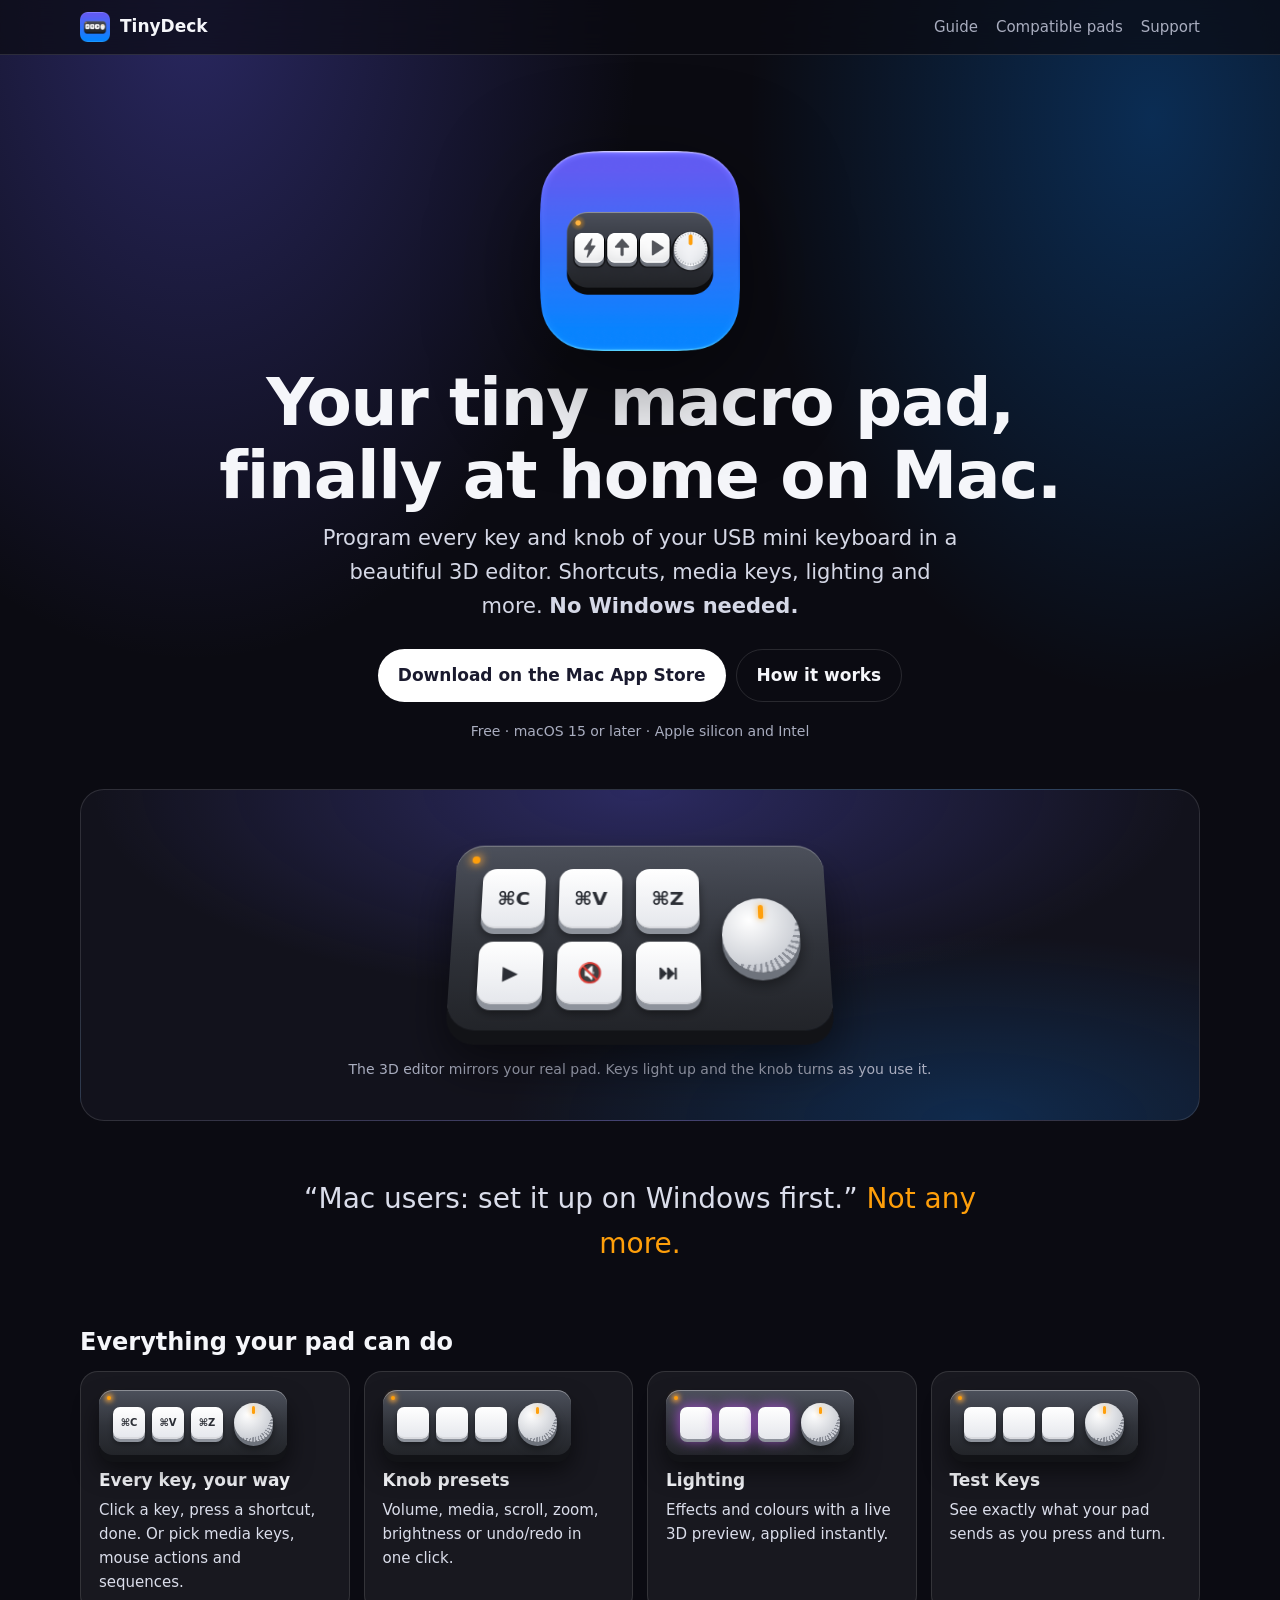
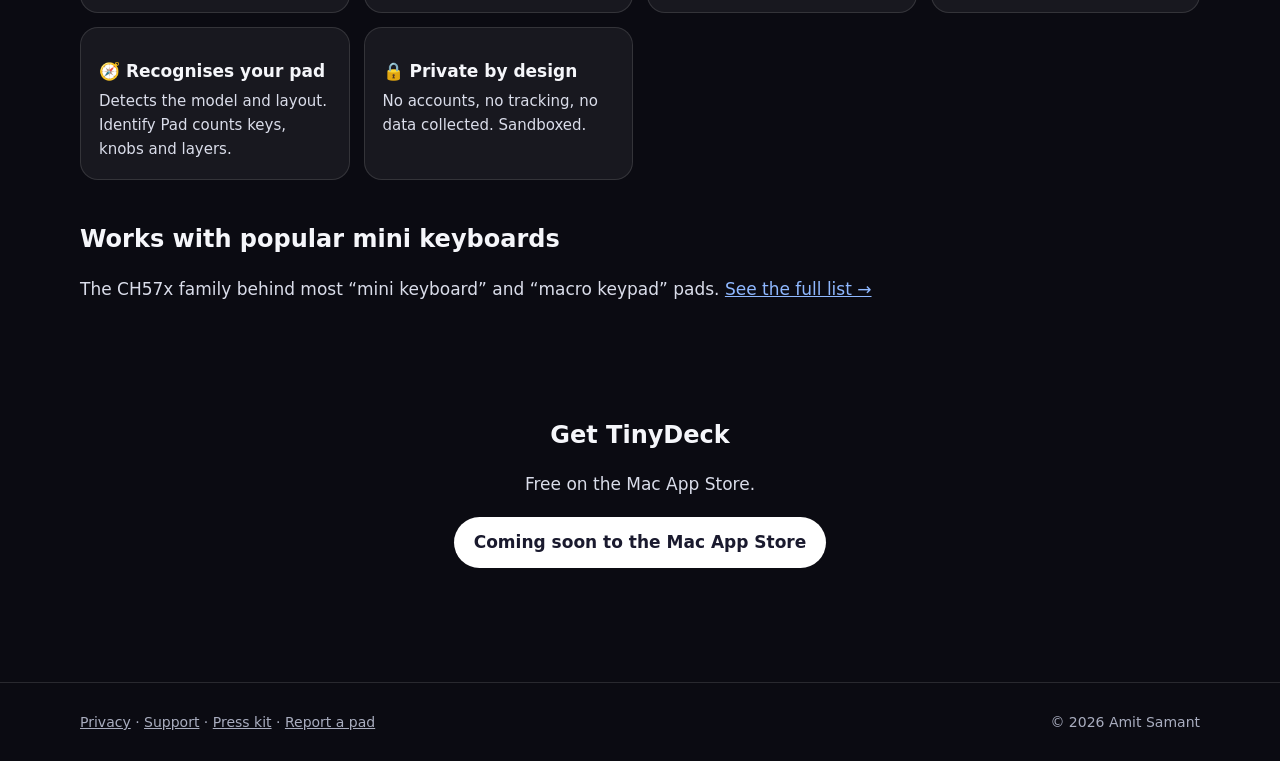
==== commit b0857727: "Remove Demo Pad mentions from public pages" ====
--- a/index.html
+++ b/index.html
@@ -35,7 +35,7 @@
 </div>
 <h2>Works with popular mini keyboards</h2>
 <p class="muted">The CH57x family behind most “mini keyboard” and “macro keypad” pads. <a href="compatibility.html">See the full list →</a></p>
-<section id="download" class="hero"><h2>Get TinyDeck</h2><p class="muted">Free on the Mac App Store. No pad yet? Try the Demo Pad from the Help menu.</p><div class="btns"><a class="btn primary" href="#">Coming soon to the Mac App Store</a></div></section>
+<section id="download" class="hero"><h2>Get TinyDeck</h2><p class="muted">Free on the Mac App Store.</p><div class="btns"><a class="btn primary" href="#">Coming soon to the Mac App Store</a></div></section>
 
 </main>
 <footer class="site"><div class="in">
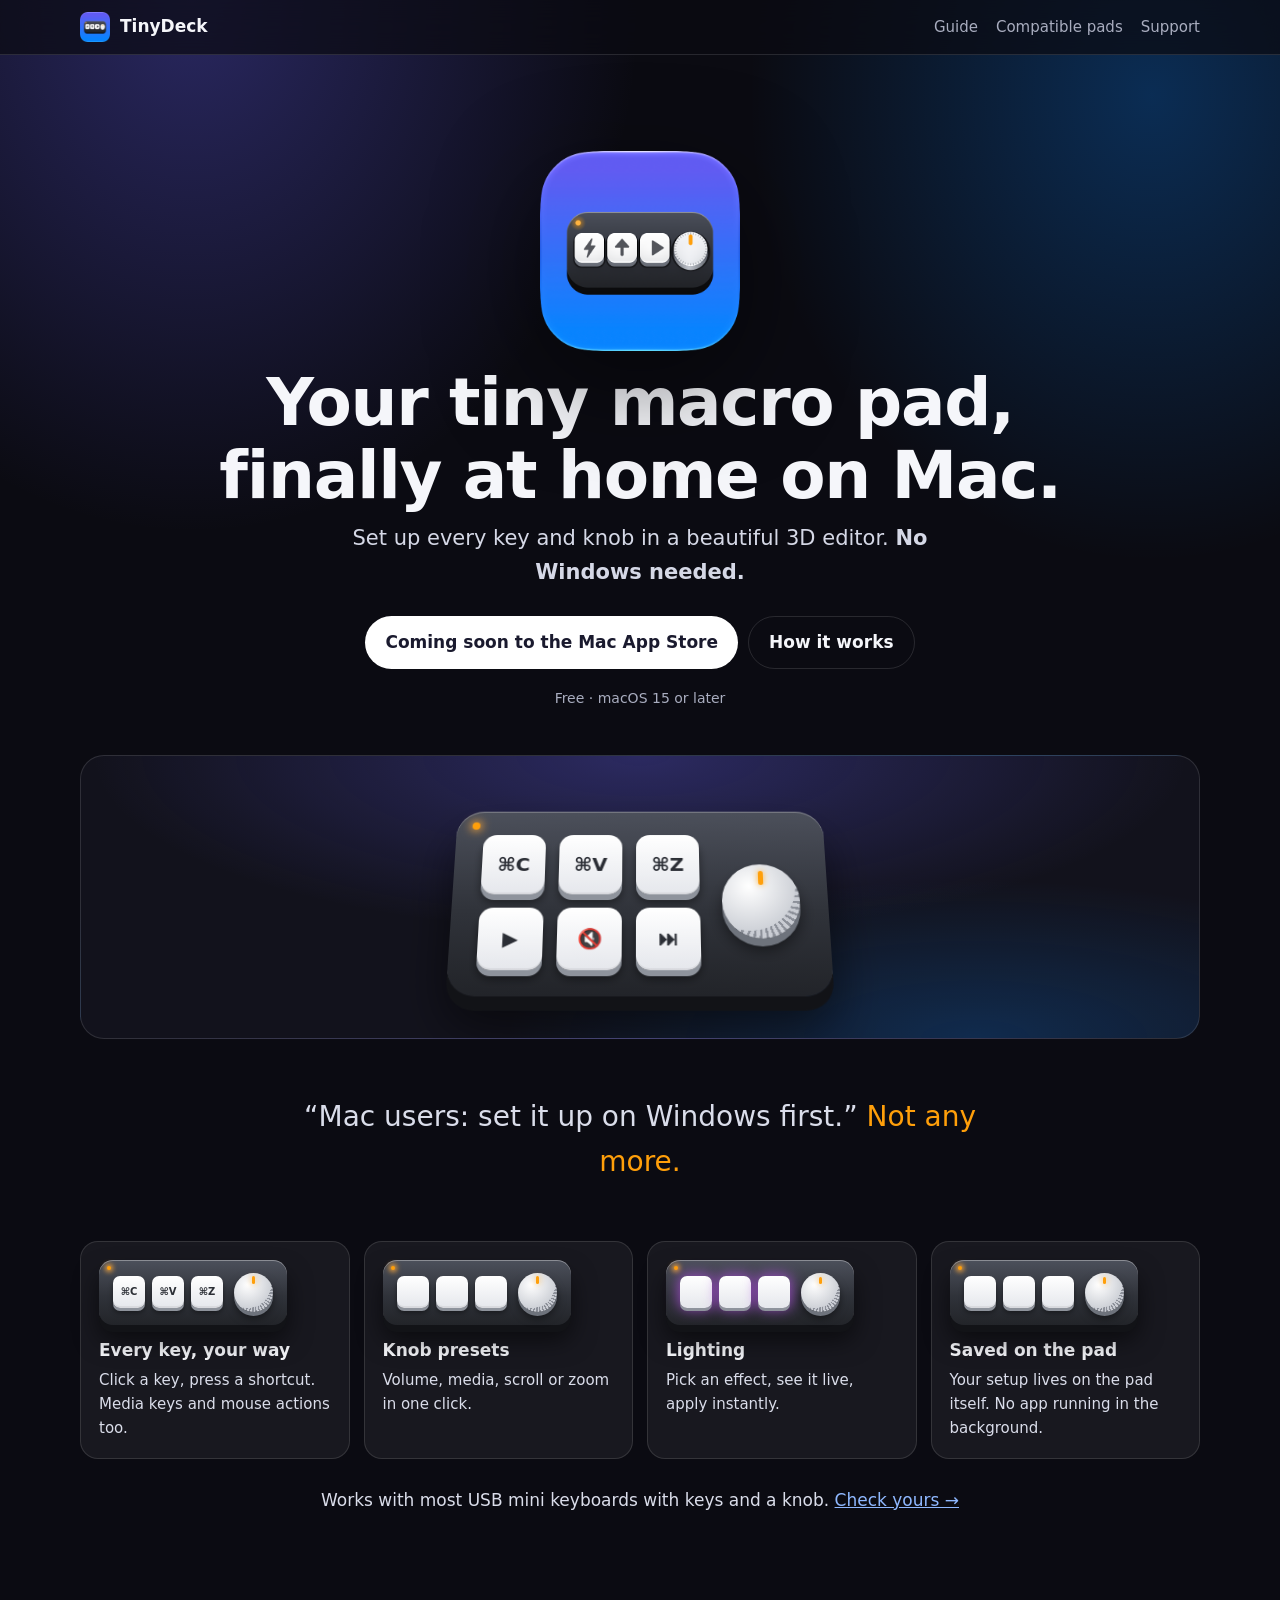
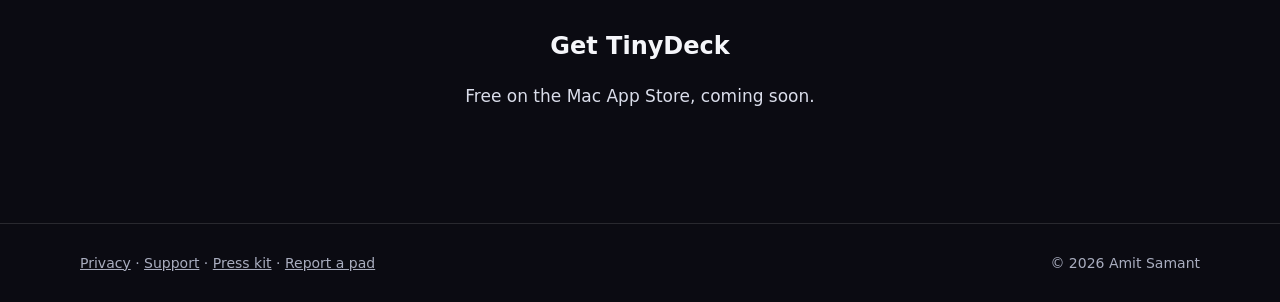
==== commit 6d31d3dd: "Landing page: focus on core benefits, move details to the guide" ====
--- a/index.html
+++ b/index.html
@@ -4,7 +4,7 @@
 <meta charset="utf-8">
 <meta name="viewport" content="width=device-width, initial-scale=1, viewport-fit=cover">
 <title>Program your mini macro pad on Mac · TinyDeck</title>
-<meta name="description" content="TinyDeck is a native Mac app for USB macro pads and mini keyboards with knobs. No Windows needed.">
+<meta name="description" content="TinyDeck programs USB macro pads and mini keyboards with knobs, natively on Mac. No Windows needed.">
 <link rel="icon" href="assets/favicon-64.png">
 <link rel="stylesheet" href="assets/site.css">
 </head>
@@ -18,24 +18,20 @@
 <section class="hero">
   <img src="assets/icon-512.png" alt="TinyDeck app icon" style="width:min(200px,46vw);filter:drop-shadow(0 30px 50px rgba(0,0,0,.5))">
   <h1>Your tiny macro pad,<br>finally at home on Mac.</h1>
-  <p class="lede">Program every key and knob of your USB mini keyboard in a beautiful 3D editor. Shortcuts, media keys, lighting and more. <strong>No Windows needed.</strong></p>
-  <div class="btns"><a class="btn primary" href="#download"> Download on the Mac App Store</a><a class="btn ghost" href="docs/getting-started.html">How it works</a></div>
-  <p class="note">Free · macOS 15 or later · Apple silicon and Intel</p>
+  <p class="lede">Set up every key and knob in a beautiful 3D editor. <strong>No Windows needed.</strong></p>
+  <div class="btns"><a class="btn primary" href="#download">Coming soon to the Mac App Store</a><a class="btn ghost" href="docs/getting-started.html">How it works</a></div>
+  <p class="note">Free · macOS 15 or later</p>
 </section>
-<div class="stage"><div class="pad3d cols-3 press spin" style="--s:1.0;"><div class="body"><span class="led"></span><div class="keys"><i class="k">⌘C</i><i class="k">⌘V</i><i class="k">⌘Z</i><i class="k">▶︎</i><i class="k">🔇</i><i class="k">⏭</i></div><div class="knob"></div></div></div><div class="caption">The 3D editor mirrors your real pad. Keys light up and the knob turns as you use it.</div></div>
+<div class="stage"><div class="pad3d cols-3 press spin" style="--s:1.0;"><div class="body"><span class="led"></span><div class="keys"><i class="k">⌘C</i><i class="k">⌘V</i><i class="k">⌘Z</i><i class="k">▶︎</i><i class="k">🔇</i><i class="k">⏭</i></div><div class="knob"></div></div></div></div>
 <p class="quote">“Mac users: set it up on Windows first.” <span>Not any more.</span></p>
-<h2>Everything your pad can do</h2>
 <div class="grid">
-  <div class="card"><div class="pad3d cols-3 flat" style="--s:0.5;"><div class="body"><span class="led"></span><div class="keys"><i class="k">⌘C</i><i class="k">⌘V</i><i class="k">⌘Z</i></div><div class="knob"></div></div></div><h3>Every key, your way</h3><p>Click a key, press a shortcut, done. Or pick media keys, mouse actions and sequences.</p></div>
-  <div class="card"><div class="pad3d cols-3 flat spin" style="--s:0.5;"><div class="body"><span class="led"></span><div class="keys"><i class="k"></i><i class="k"></i><i class="k"></i></div><div class="knob"></div></div></div><h3>Knob presets</h3><p>Volume, media, scroll, zoom, brightness or undo/redo in one click.</p></div>
-  <div class="card"><div class="pad3d cols-3 flat breathe glow" style="--s:0.5;--glow:#AF52DE;"><div class="body"><span class="led"></span><div class="keys"><i class="k"></i><i class="k"></i><i class="k"></i></div><div class="knob"></div></div></div><h3>Lighting</h3><p>Effects and colours with a live 3D preview, applied instantly.</p></div>
-  <div class="card"><div class="pad3d cols-3 flat press" style="--s:0.5;"><div class="body"><span class="led"></span><div class="keys"><i class="k"></i><i class="k"></i><i class="k"></i></div><div class="knob"></div></div></div><h3>Test Keys</h3><p>See exactly what your pad sends as you press and turn.</p></div>
-  <div class="card"><h3>🧭 Recognises your pad</h3><p>Detects the model and layout. Identify Pad counts keys, knobs and layers.</p></div>
-  <div class="card"><h3>🔒 Private by design</h3><p>No accounts, no tracking, no data collected. Sandboxed.</p></div>
+  <div class="card"><div class="pad3d cols-3 flat" style="--s:0.5;"><div class="body"><span class="led"></span><div class="keys"><i class="k">⌘C</i><i class="k">⌘V</i><i class="k">⌘Z</i></div><div class="knob"></div></div></div><h3>Every key, your way</h3><p>Click a key, press a shortcut. Media keys and mouse actions too.</p></div>
+  <div class="card"><div class="pad3d cols-3 flat spin" style="--s:0.5;"><div class="body"><span class="led"></span><div class="keys"><i class="k"></i><i class="k"></i><i class="k"></i></div><div class="knob"></div></div></div><h3>Knob presets</h3><p>Volume, media, scroll or zoom in one click.</p></div>
+  <div class="card"><div class="pad3d cols-3 flat breathe glow" style="--s:0.5;--glow:#AF52DE;"><div class="body"><span class="led"></span><div class="keys"><i class="k"></i><i class="k"></i><i class="k"></i></div><div class="knob"></div></div></div><h3>Lighting</h3><p>Pick an effect, see it live, apply instantly.</p></div>
+  <div class="card"><div class="pad3d cols-3 flat press" style="--s:0.5;"><div class="body"><span class="led"></span><div class="keys"><i class="k"></i><i class="k"></i><i class="k"></i></div><div class="knob"></div></div></div><h3>Saved on the pad</h3><p>Your setup lives on the pad itself. No app running in the background.</p></div>
 </div>
-<h2>Works with popular mini keyboards</h2>
-<p class="muted">The CH57x family behind most “mini keyboard” and “macro keypad” pads. <a href="compatibility.html">See the full list →</a></p>
-<section id="download" class="hero"><h2>Get TinyDeck</h2><p class="muted">Free on the Mac App Store.</p><div class="btns"><a class="btn primary" href="#">Coming soon to the Mac App Store</a></div></section>
+<p class="muted" style="text-align:center;margin-top:28px">Works with most USB mini keyboards with keys and a knob. <a href="compatibility.html">Check yours →</a></p>
+<section id="download" class="hero"><h2>Get TinyDeck</h2><p class="muted">Free on the Mac App Store, coming soon.</p></section>
 
 </main>
 <footer class="site"><div class="in">
